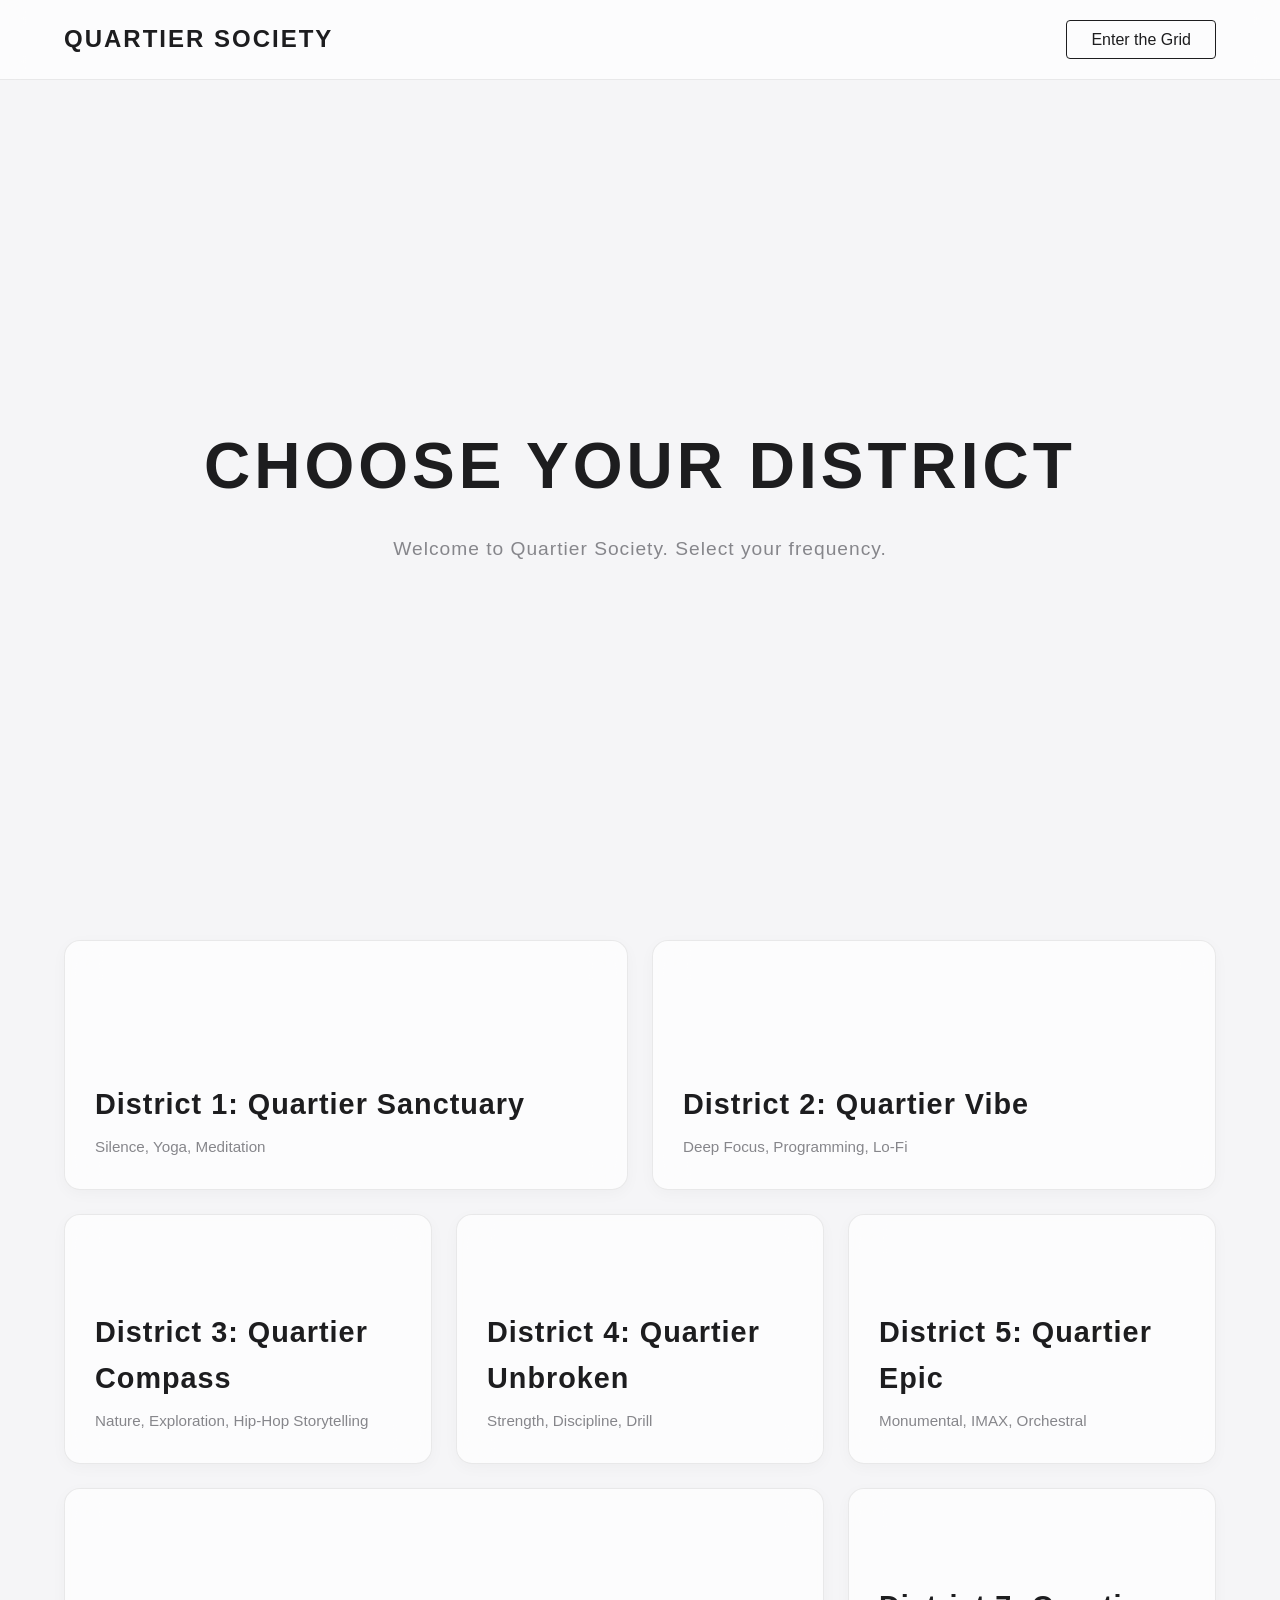
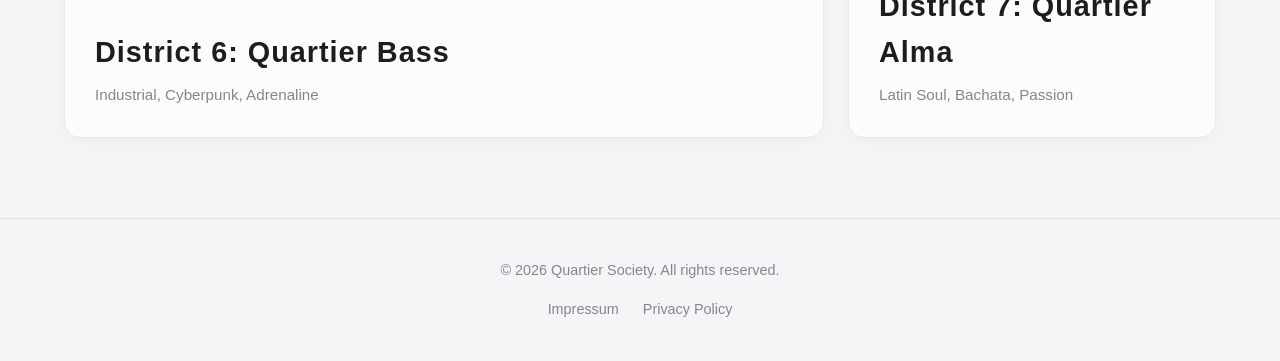
==== index.html @ d1d0c256 "Initial commit" ====
<!-- ========================================== -->
<!-- H1 DISTRICT 1: CORE DOCUMENT SETUP         -->
<!-- ========================================== -->
<!DOCTYPE html>
<html lang="en">

<!-- ------------------------------------------ -->
<!-- H2 1.1 DOCUMENT METADATA & ROUTING         -->
<!-- ------------------------------------------ -->
<head>
    <!-- Defines character encoding for global character support -->
    <meta charset="UTF-8">
    <!-- Ensures proper scaling on mobile devices -->
    <meta name="viewport" content="width=device-width, initial-scale=1.0">
    <title>Quartier Society | Headquarters</title>

    <!-- Connects the HTML structure to the CSS visual engine -->
    <link rel="stylesheet" href="css/style.css">
</head>

<!-- ========================================== -->
<!-- H1 DISTRICT 2: GLOBAL INTERFACE            -->
<!-- ========================================== -->
<body>
    
<!-- ------------------------------------------ -->
<!-- H2 2.1 NAVIGATION BAR (GLASS HEADER)       -->
<!-- ------------------------------------------ -->
    <!-- The main header that remains fixed at the top of the viewport -->
    <header class="global-header">
        
        <!-- Interactive logo container used to trigger system overrides -->
         <div id="logo-container">
            <span id="brand-logo">Quartier Society</span>   
         </div>
         
         <!-- Primary navigation routes -->
         <nav>
            <a href="#login" id="login-trigger" class="btn-login">Enter the Grid</a>
         </nav>
    </header>

<!-- ========================================== -->
<!-- H1 DISTRICT 3: THE ECOSYSTEM CONTENT       -->
<!-- ========================================== -->
    <!-- Main wrapper for all semantic page content -->
    <main>
        
<!-- ------------------------------------------ -->
<!-- H2 3.1 HERO SECTION (THE HOOK)             -->
<!-- ------------------------------------------ -->
        <!-- Full viewport height section acting as the entry point -->
        <section id="hero">
            <div class="hero-content">
                <h1>CHOOSE YOUR DISTRICT</h1>
                <p id="hero-subtitle">Welcome to Quartier Society. Select your frequency.</p>
            </div>
        </section>

<!-- ------------------------------------------ -->
<!-- H2 3.2 ASYMMETRIC BENTO GRID               -->
<!-- ------------------------------------------ -->
        <!-- Grid layout container organizing all available districts -->
        <section id="bento-grid">
            
            <!-- Row 1: 50/50 Layout -->
            <article class="district-card" id="card-sanctuary">
                <a href="district1.html">
                    <h2>District 1: Quartier Sanctuary</h2>
                    <p>Silence, Yoga, Meditation</p>
                </a>
            </article>

            <article class="district-card" id="card-sensei">
                <a href="district2.html">
                    <h2>District 2: Quartier Vibe</h2>
                    <p>Deep Focus, Programming, Lo-Fi</p>
                </a>
            </article>

            <!-- Row 2: 33/33/33 Layout -->
            <article class="district-card" id="card-compass">
                <a href="district3.html">
                    <h2>District 3: Quartier Compass</h2>
                    <p>Nature, Exploration, Hip-Hop Storytelling</p>
                </a>
            </article>

            <article class="district-card" id="card-unbroken">
                <a href="district4.html">
                    <h2>District 4: Quartier Unbroken</h2>
                    <p>Strength, Discipline, Drill</p>
                </a>
            </article>

            <article class="district-card" id="card-epic">
                <a href="district5.html">
                    <h2>District 5: Quartier Epic</h2>
                    <p>Monumental, IMAX, Orchestral</p>
                </a>
            </article>

            <!-- Row 3: 66/33 Layout -->
            <article class="district-card" id="card-bass">
                <a href="district6.html">
                    <h2>District 6: Quartier Bass</h2>
                    <p>Industrial, Cyberpunk, Adrenaline</p>
                </a>
            </article>

            <article class="district-card" id="card-alma">
                <a href="district7.html">
                    <h2>District 7: Quartier Alma</h2>
                    <p>Latin Soul, Bachata, Passion</p>
                </a>
            </article>
            
        </section>
    </main>

<!-- ========================================== -->
<!-- H1 DISTRICT 4: DOCUMENT FOOTER             -->
<!-- ========================================== -->
<!-- ------------------------------------------ -->
<!-- H2 4.1 LEGAL AND LINKS                     -->
<!-- ------------------------------------------ -->
    <!-- Contains copyright information and secondary navigation -->
    <footer>
        <div class="footer-content">
            <p>&copy; 2026 Quartier Society. All rights reserved.</p>
            <nav class="footer-links">
                <a href="#impressum">Impressum</a>
                <a href="#privacy">Privacy Policy</a>
            </nav>
        </div>
    </footer>
    
    <!-- Connects the JavaScript logic engine to the HTML -->
    <script src="js/main.js"></script>
</body>
</html>
---- css/style.css ----
/* ========================================== */
/* H1 DISTRICT 1: GLOBAL SYSTEM VARIABLES     */
/* ========================================== */

/* ------------------------------------------ */
/* H2 1.1 RESET & NORMALIZATION               */
/* ------------------------------------------ */
* {
    margin: 0;
    padding: 0;
    box-sizing: border-box;
}

/* ------------------------------------------ */
/* H2 1.2 COLOR PALETTE (THE ROOT)            */
/* ------------------------------------------ */
:root {
    --color-bg-master: #f5f5f7; 
    --color-glass-panel: rgba(255, 255, 255, 0.7); 
    --color-glass-border: rgba(0, 0, 0, 0.08); 
    --color-text-primary: #1d1d1f; 
    --color-text-muted: #86868b; 

    --color-accent-sanctuary: #00838f; 
    --color-accent-sensei: #7b1fa2;    
    --color-accent-compass: #2e7d32;   
    --color-accent-unbroken: #b71c1c;  
    --color-accent-epic: #0d47a1;      
    --color-accent-bass: #00bfa5;      
    --color-accent-alma: #e65100;      
}

/* ------------------------------------------ */
/* H2 1.3 DOCUMENT BODY SETTINGS              */
/* ------------------------------------------ */
body {
    background-color: var(--color-bg-master);
    color: var(--color-text-primary);
    font-family: -apple-system, BlinkMacSystemFont, "Segoe UI", Roboto, Helvetica, Arial, sans-serif;
    line-height: 1.6;
    overflow-x: hidden;
}

/* ========================================== */
/* H1 DISTRICT 2: NAVIGATION & HEADER         */
/* ========================================== */

/* ------------------------------------------ */
/* H2 2.1 STICKY GLASS HEADER                 */
/* ------------------------------------------ */
.global-header {
    position: fixed;
    top: 0;
    left: 0;
    width: 100%;
    height: 80px;
    display: flex;
    justify-content: space-between;
    align-items: center;
    padding: 0 5%;
    background-color: var(--color-glass-panel);
    backdrop-filter: blur(12px); 
    -webkit-backdrop-filter: blur(12px);
    border-bottom: 1px solid var(--color-glass-border);
    z-index: 1000;
}

/* ------------------------------------------ */
/* H2 2.2 LOGO & BUTTONS                      */
/* ------------------------------------------ */
#brand-logo {
    font-size: 1.5rem;
    font-weight: 700;
    letter-spacing: 2px;
    text-transform: uppercase;
    cursor: pointer;
    transition: color 0.3s ease;
}

#brand-logo:hover {
    color: var(--color-accent-bass);
}

.btn-login {
    text-decoration: none;
    color: var(--color-text-primary);
    padding: 10px 24px;
    border: 1px solid var(--color-text-primary);
    border-radius: 4px;
    transition: all 0.3s ease;
}

.btn-login:hover {
    background-color: var(--color-text-primary);
    color: var(--color-bg-master);
}

/* ========================================== */
/* H1 DISTRICT 3: HERO COMPONENT              */
/* ========================================== */

/* ------------------------------------------ */
/* H2 3.1 HERO LAYOUT                         */
/* ------------------------------------------ */
#hero {
    width: 100%;
    height: 100vh; 
    display: flex;
    justify-content: center;
    align-items: center;
    text-align: center;
    padding-top: 80px;
    background: linear-gradient(to bottom, rgba(245, 245, 247, 0.2), var(--color-bg-master));
}

/* ------------------------------------------ */
/* H2 3.2 HERO TYPOGRAPHY                     */
/* ------------------------------------------ */
.hero-content h1 {
    font-size: 4rem;
    font-weight: 800;
    letter-spacing: 4px;
    margin-bottom: 1rem;
    text-transform: uppercase;
}

.hero-content p {
    font-size: 1.2rem;
    color: var(--color-text-muted);
    letter-spacing: 1px;
}

/* ========================================== */
/* H1 DISTRICT 4: BENTO GRID SYSTEM           */
/* ========================================== */

/* ------------------------------------------ */
/* H2 4.1 MAIN GRID CONTAINER                 */
/* ------------------------------------------ */
#bento-grid {
    display: grid;
    grid-template-columns: repeat(12, 1fr);
    gap: 24px;
    padding: 40px 5%;
    max-width: 1400px;
    margin: 0 auto;
}

/* ------------------------------------------ */
/* H2 4.2 BASE CARD STYLING                   */
/* ------------------------------------------ */
.district-card {
    background-color: var(--color-glass-panel);
    border: 1px solid var(--color-glass-border);
    border-radius: 16px;
    backdrop-filter: blur(16px);
    -webkit-backdrop-filter: blur(16px);
    overflow: hidden;
    box-shadow: 0 4px 15px rgba(0, 0, 0, 0.03);
    transition: transform 0.4s ease, border-color 0.4s ease, box-shadow 0.4s ease;
    min-height: 250px;
}

.district-card:hover {
    transform: translateY(-5px);
    border-color: rgba(0, 0, 0, 0.15);
    box-shadow: 0 10px 30px rgba(0, 0, 0, 0.08);
}

.district-card a {
    display: flex;
    flex-direction: column;
    justify-content: flex-end;
    width: 100%;
    height: 100%;
    padding: 30px;
    text-decoration: none;
    color: var(--color-text-primary);
}

.district-card h2 {
    font-size: 1.8rem;
    margin-bottom: 8px;
    letter-spacing: 1px;
}

.district-card p {
    color: var(--color-text-muted);
    font-size: 0.95rem;
}

/* ------------------------------------------ */
/* H2 4.3 GRID ASYMMETRY CONFIGURATION        */
/* ------------------------------------------ */
#card-sanctuary { grid-column: span 6; }
#card-sensei    { grid-column: span 6; }
#card-compass   { grid-column: span 4; }
#card-unbroken  { grid-column: span 4; }
#card-epic      { grid-column: span 4; }
#card-bass      { grid-column: span 8; }
#card-alma      { grid-column: span 4; }

/* ------------------------------------------ */
/* H2 4.4 CARD HOVER STATES (THE HOOKS)       */
/* ------------------------------------------ */
#card-sanctuary:hover { border-color: var(--color-accent-sanctuary); }
#card-sensei:hover { border-color: var(--color-accent-sensei); }
#card-compass:hover { border-color: var(--color-accent-compass); }
#card-unbroken:hover { border-color: var(--color-accent-unbroken); }
#card-epic:hover { border-color: var(--color-accent-epic); }
#card-bass:hover { border-color: var(--color-accent-bass); }
#card-alma:hover { border-color: var(--color-accent-alma); }

/* ========================================== */
/* H1 DISTRICT 5: FOOTER SECTION              */
/* ========================================== */

/* ------------------------------------------ */
/* H2 5.1 FOOTER LAYOUT                       */
/* ------------------------------------------ */
footer {
    width: 100%;
    padding: 40px 5%;
    border-top: 1px solid var(--color-glass-border);
    background-color: var(--color-bg-master);
    text-align: center;
    margin-top: 40px;
}

.footer-content p {
    color: var(--color-text-muted);
    font-size: 0.9rem;
    margin-bottom: 16px;
}

.footer-links {
    display: flex;
    justify-content: center;
    gap: 24px;
}

.footer-links a {
    color: var(--color-text-muted);
    text-decoration: none;
    font-size: 0.9rem;
    transition: color 0.3s ease;
}

.footer-links a:hover {
    color: var(--color-text-primary);
}

/* ========================================== */
/* H1 DISTRICT 6: RESPONSIVE QUERIES          */
/* ========================================== */

/* ------------------------------------------ */
/* H2 6.1 MOBILE DEVICES (MAX 768PX)          */
/* ------------------------------------------ */
@media (max-width: 768px) {
    .hero-content h1 { font-size: 2.5rem; }
    .hero-content p { font-size: 1rem; }
    
    #card-sanctuary, #card-sensei, #card-compass,
    #card-unbroken, #card-epic, #card-bass, #card-alma {
        grid-column: span 12;
    }
    .global-header { padding: 0 20px; }
}

/* ========================================== */
/* H1 DISTRICT 7: JAVASCRIPT SYSTEM STATES    */
/* ========================================== */

/* ------------------------------------------ */
/* H2 7.1 CYBER MODE (EASTER EGG)             */
/* ------------------------------------------ */
body.cyber-mode {
    --color-bg-master: #020b08;
    --color-text-primary: #00ffcc;
    --color-glass-panel: rgba(0, 0, 0, 0.8);
    --color-glass-border: rgba(0, 255, 204, 0.3);
}

/* ========================================== */
/* H1 DISTRICT 8: INTERNAL DISTRICT PAGES     */
/* ========================================== */

/* ------------------------------------------ */
/* H2 8.1 INTERNAL HEADER & NAVIGATION        */
/* ------------------------------------------ */
.district-header {
    height: 80px;
    display: flex;
    align-items: center;
    padding: 0 5%;
    background-color: var(--color-glass-panel); /* Adjusted for overlay visibility */
    backdrop-filter: blur(12px);
    border-bottom: 1px solid var(--color-glass-border);
}

/* ------------------------------------------ */
/* H2 8.2 INTERNAL TYPOGRAPHY                 */
/* ------------------------------------------ */
.text-center { text-align: center; }
.district-title { font-size: 3rem; margin-bottom: 10px; text-transform: uppercase; }
.district-subtitle { color: var(--color-text-muted); margin-bottom: 40px; }

/* ------------------------------------------ */
/* H2 8.3 INTERNAL LAYOUT (MOCKUPS & GRIDS)   */
/* ------------------------------------------ */
.district-container { padding: 60px 5%; max-width: 1200px; margin: 0 auto; }
.district-section { margin-bottom: 60px; }
.section-title { font-size: 2rem; margin-bottom: 20px; color: var(--color-text-primary); border-bottom: 1px solid var(--color-glass-border); padding-bottom: 10px; }
.mockup-box { border: 1px dashed var(--color-text-muted); padding: 40px; color: var(--color-text-primary); background-color: var(--color-glass-panel); border-radius: 8px; text-align: center; }
.district-footer { color: var(--color-text-muted); text-align: center; padding: 40px; border-top: 1px solid var(--color-glass-border); background-color: var(--color-glass-panel); }

/* ========================================== */
/* H1 DISTRICT 9: DYNAMIC UTILITY CLASSES     */
/* ========================================== */

/* ------------------------------------------ */
/* H2 9.1 GRID SYSTEMS                        */
/* ------------------------------------------ */
.grid-2-cols { display: grid; grid-template-columns: repeat(2, 1fr); gap: 24px; }
.grid-3-cols { display: grid; grid-template-columns: repeat(3, 1fr); gap: 24px; }

/* ------------------------------------------ */
/* H2 9.2 DYNAMIC TITLE COLORS                */
/* ------------------------------------------ */
.title-sanctuary { color: var(--color-accent-sanctuary); }
.title-sensei { color: var(--color-accent-sensei); }
.title-compass { color: var(--color-accent-compass); }

/* ------------------------------------------ */
/* H2 9.3 MOBILE GRID OVERRIDES               */
/* ------------------------------------------ */
@media (max-width: 768px) {
    .grid-2-cols, .grid-3-cols { grid-template-columns: 1fr; }
}

/* ========================================== */
/* H1 DISTRICT 10: ANIMATIONS & COMPONENTS    */
/* ========================================== */

/* ------------------------------------------ */
/* H2 10.1 LIVE PULSE INDICATOR               */
/* ------------------------------------------ */
.live-indicator { display: inline-block; width: 12px; height: 12px; background-color: var(--color-accent-unbroken); border-radius: 50%; margin-left: 15px; animation: pulse 1.5s infinite; }
@keyframes pulse {
    0% { transform: scale(0.95); box-shadow: 0 0 0 0 rgba(183, 28, 28, 0.7); }
    70% { transform: scale(1); box-shadow: 0 0 0 10px rgba(183, 28, 28, 0); }
    100% { transform: scale(0.95); box-shadow: 0 0 0 0 rgba(183, 28, 28, 0); }
}

/* ------------------------------------------ */
/* H2 10.2 TELEMETRY PROGRESS BARS            */
/* ------------------------------------------ */
.telemetry-bar-container { width: 100%; height: 6px; background-color: var(--color-glass-border); border-radius: 4px; margin-top: 15px; overflow: hidden; }
.telemetry-bar-fill { height: 100%; background-color: var(--color-accent-compass); width: 0%; transition: width 0.5s ease; }

/* ========================================== */
/* H1 DISTRICT 11: DASHBOARD COMPONENTS       */
/* ========================================== */

/* ------------------------------------------ */
/* H2 11.1 VEHICLE DYNAMICS GRID              */
/* ------------------------------------------ */
.telemetry-grid { display: grid; grid-template-columns: repeat(2, 1fr); gap: 15px; margin: 25px 0; text-align: left; }
.metric-box { background-color: rgba(0, 0, 0, 0.03); border: 1px solid var(--color-glass-border); border-radius: 6px; padding: 12px; display: flex; flex-direction: column; }
.metric-label { font-size: 0.75rem; color: var(--color-text-muted); letter-spacing: 1px; margin-bottom: 4px; }
.metric-value { font-size: 1.4rem; font-weight: 700; color: var(--color-text-primary); }
.mode-active { color: var(--color-accent-compass); }
.gps-coords { font-size: 0.85rem; color: var(--color-text-muted); border-top: 1px dashed var(--color-glass-border); padding-top: 15px; }

/* ========================================== */
/* H1 DISTRICT 12: JEEP 4xe DIGITAL CLUSTER   */
/* ========================================== */

/* ------------------------------------------ */
/* H2 12.1 CLUSTER BEZEL (HARDWARE FRAME)     */
/* ------------------------------------------ */
.cluster-bezel {
    background: linear-gradient(145deg, rgba(230,230,230,0.8), rgba(255,255,255,0.8));
    padding: 10px;
    border-radius: 12px;
    box-shadow: 5px 5px 15px rgba(0,0,0,0.05), -5px -5px 15px rgba(255,255,255,0.8);
    border: 1px solid var(--color-glass-border);
    backdrop-filter: blur(10px);
}

/* ------------------------------------------ */
/* H2 12.2 OLED SCREEN DISPLAY                */
/* ------------------------------------------ */
.cluster-screen {
    background: #1b2028; /* Technical Slate Gray */
    border-radius: 8px;
    padding: 20px;
    display: flex;
    flex-direction: column;
    justify-content: space-between;
    min-height: 280px; /* Increased slightly to prevent vertical crowding */
    box-shadow: inset 0px 0px 15px rgba(0,0,0,0.6);
    position: relative;
    overflow: hidden;
}

/* ------------------------------------------ */
/* H2 12.3 HUD TYPOGRAPHY & LAYOUT            */
/* ------------------------------------------ */
.cluster-hud-top, .cluster-hud-bottom { 
    display: flex; 
    justify-content: space-between; 
    align-items: center; 
    border-bottom: 1px solid rgba(255,255,255,0.08); 
    padding-bottom: 8px; 
    width: 100%;
}

.cluster-hud-bottom { 
    border-bottom: none; 
    border-top: 1px solid rgba(255,255,255,0.08); 
    padding-top: 8px; 
    padding-bottom: 0; 
}

.badge-4xe { 
    color: #00e5ff; 
    font-weight: 800; 
    letter-spacing: 2px; 
    font-size: 0.75rem; 
    border: 1px solid #00e5ff; 
    padding: 2px 8px; 
    border-radius: 4px; 
    text-shadow: 0 0 5px rgba(0, 229, 255, 0.5); 
}

.gps-coords { 
    color: #697087; 
    font-family: 'Courier New', Courier, monospace; 
    font-size: 0.75rem; 
}

/* ------------------------------------------ */
/* H2 12.4 CENTER DIALS & GAUGES              */
/* ------------------------------------------ */
.cluster-hud-center { 
    display: flex; 
    justify-content: space-between; /* Changed from space-around to prevent overlapping */
    align-items: center; 
    flex-grow: 1; 
    padding: 15px 10px; 
    width: 100%;
}

.hud-gauge { 
    display: flex; 
    flex-direction: column; 
    align-items: center; 
    text-align: center; 
    flex: 1; /* Ensures equal distribution of space */
}

.digital-text { 
    font-family: 'Courier New', Courier, monospace; 
    font-weight: bold; 
    color: #ffffff; 
    text-shadow: 0 0 10px rgba(255,255,255,0.3); 
}

.gauge-value { 
    font-size: 1.6rem; /* Optimized size to fit seamlessly */
    margin: 4px 0; 
}

.highlight-cyan { 
    color: #00e5ff; 
    text-shadow: 0 0 15px rgba(0, 229, 255, 0.6); 
    font-size: 2.2rem; 
}

.gauge-label { 
    color: #697087; 
    font-size: 0.65rem; 
    letter-spacing: 1px; 
}

.center-dial { 
    position: relative; 
    padding: 15px; 
    border: 1px solid rgba(0, 229, 255, 0.2); 
    border-radius: 50%; 
    box-shadow: inset 0 0 20px rgba(0, 229, 255, 0.05); 
}

.dial-compass-points { 
    position: absolute; 
    top: 3px; 
    font-size: 0.55rem; 
    color: #697087; 
    letter-spacing: 3px; 
}

/* ------------------------------------------ */
/* H2 12.5 TERRAIN & CLIMATE MODULES          */
/* ------------------------------------------ */
.active-mode { 
    color: #00ff88; 
    font-weight: bold; 
    letter-spacing: 1px; 
    text-shadow: 0 0 10px rgba(0, 255, 136, 0.5); 
    font-family: 'Courier New', Courier, monospace; 
    font-size: 0.85rem;
}

.status-alert { 
    color: #ff3366; 
    font-weight: bold; 
    font-family: 'Courier New', Courier, monospace; 
    text-shadow: 0 0 10px rgba(255, 51, 102, 0.5); 
    font-size: 0.85rem;
}

.climate-center { 
    justify-content: space-around; 
}

.unit { 
    font-size: 0.9rem; 
    color: #697087; 
}

.cluster-bar { 
    background-color: #1a1c23; 
    border: 1px solid #2a2d39; 
    margin: 0 0 10px 0; 
}

.cyan-fill { 
    background-color: #00e5ff; 
    box-shadow: 0 0 10px rgba(0, 229, 255, 0.8); 
}
/* ========================================== */
/* H1 DISTRICT 13: SPECIFIC PAGE BACKGROUNDS  */
/* ========================================== */

/* ------------------------------------------ */
/* H2 13.1 DISTRICT 3: COMPASS BACKGROUND     */
/* ------------------------------------------ */
/* Applies an off-road background exclusively to District 3.
   Uses a gradient overlay to ensure the UI remains fully readable. */
.district-compass-bg {
    background-image: linear-gradient(rgba(245, 245, 247, 0.85), rgba(245, 245, 247, 0.95)), url('https://images.unsplash.com/photo-1559400263-547c1b8eb520?q=80&w=2000&auto=format&fit=crop');
    background-size: cover;
    background-position: center;
    background-attachment: fixed; /* Parallax effect when scrolling */
    background-repeat: no-repeat;
}
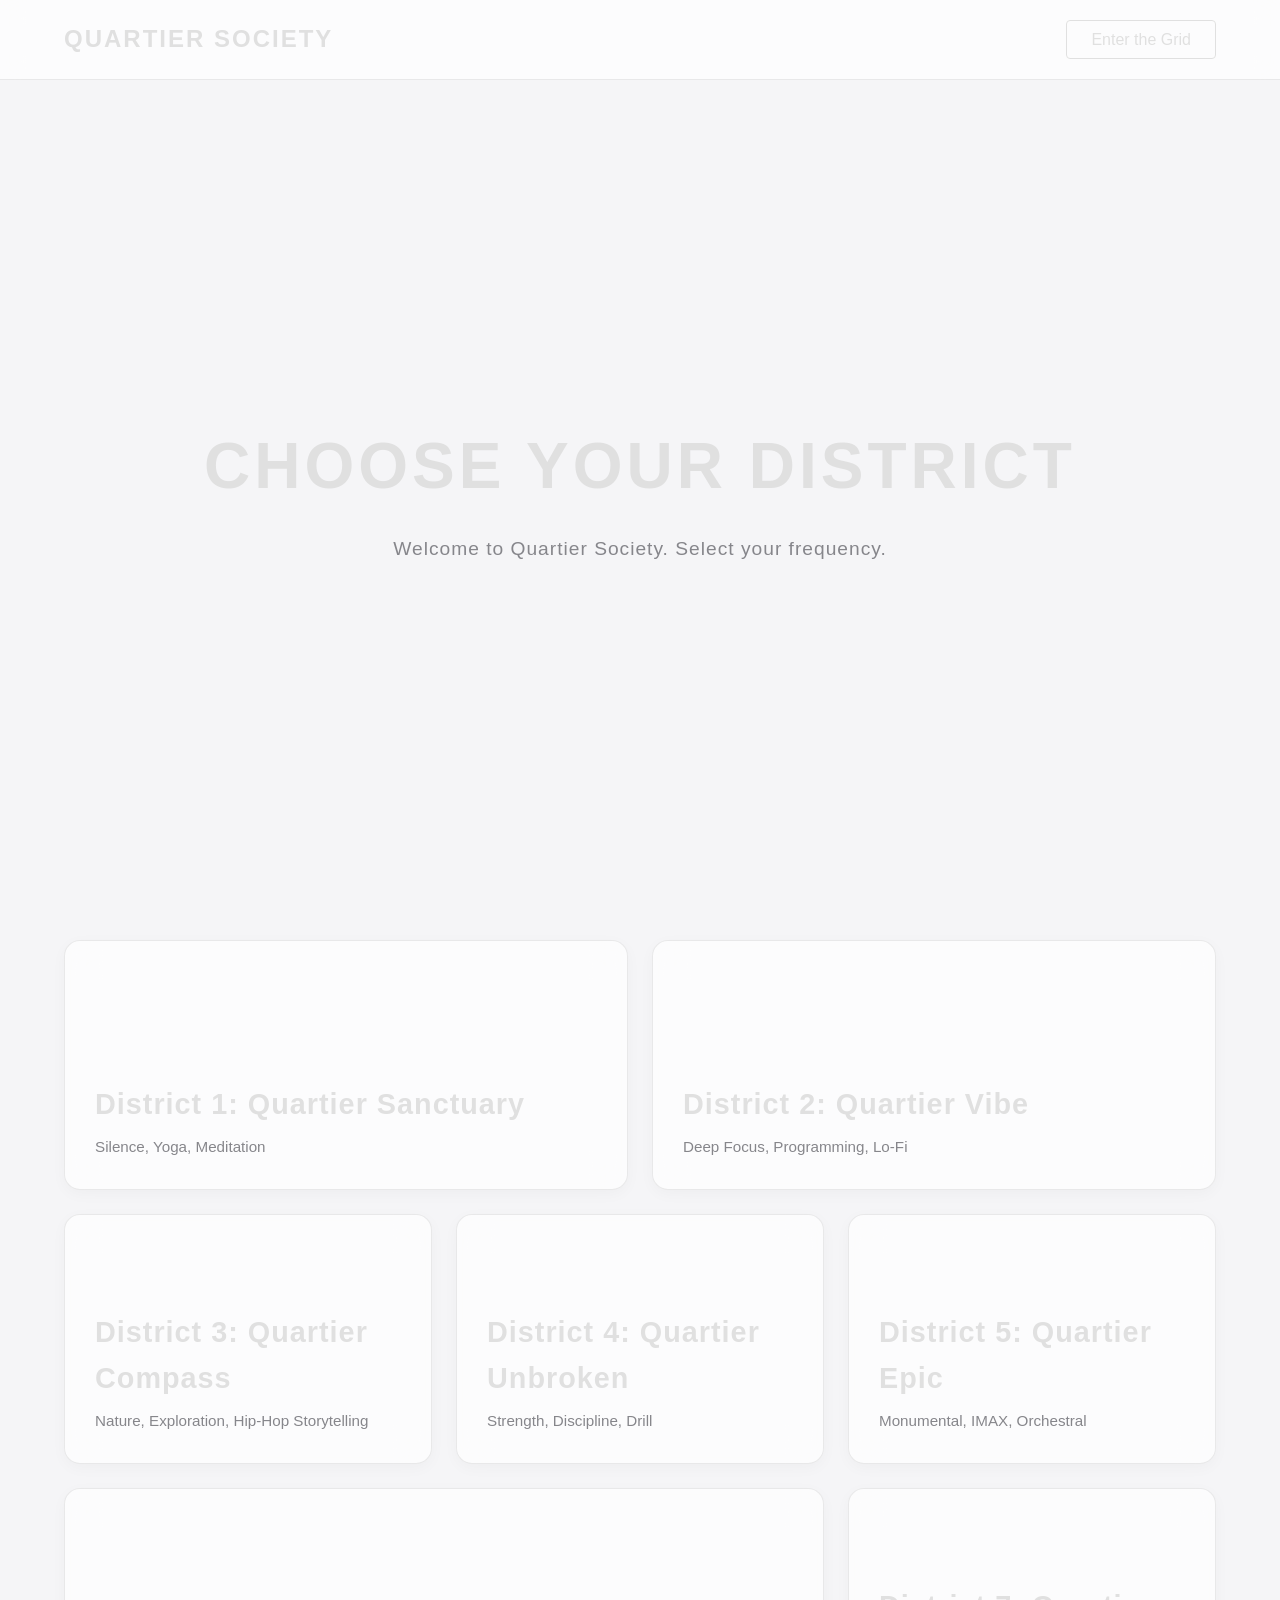
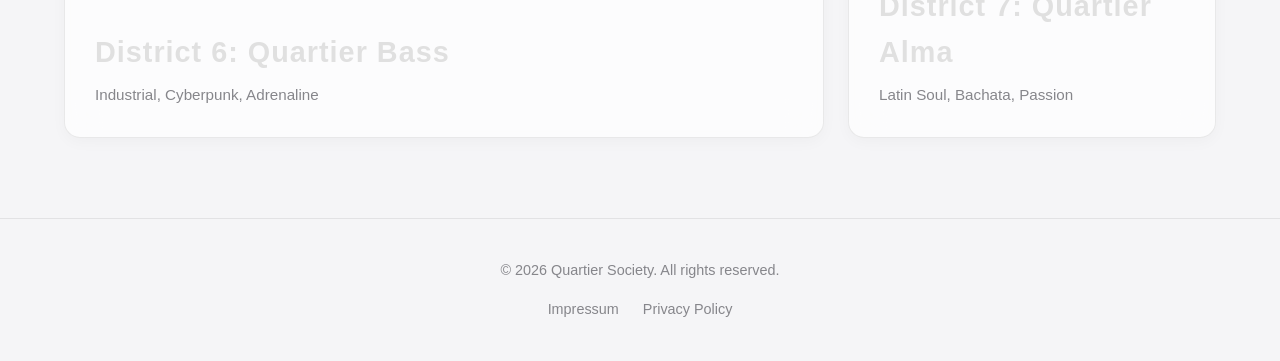
==== commit 3c418099: "End of day work update" ====
--- a/index.html
+++ b/index.html
@@ -15,7 +15,7 @@
     <title>Quartier Society | Headquarters</title>
 
     <!-- Connects the HTML structure to the CSS visual engine -->
-    <link rel="stylesheet" href="css/style.css">
+    <link rel="stylesheet" href="css/global.css">
 </head>
 
 <!-- ========================================== -->
--- a/css/global.css
+++ b/css/global.css
@@ -0,0 +1,571 @@
+/* ========================================== */
+/* H1 DISTRICT 1: GLOBAL SYSTEM VARIABLES     */
+/* ========================================== */
+@import url('https://fonts.googleapis.com/css2?family=Inter:wght@400;600&family=Oswald:wght@500;700&display=swap');
+/* ------------------------------------------ */
+/* H2 1.1 RESET & NORMALIZATION               */
+/* ------------------------------------------ */
+* {
+    margin: 0;
+    padding: 0;
+    box-sizing: border-box;
+}
+
+/* ------------------------------------------ */
+/* H2 1.2 COLOR PALETTE (THE ROOT)            */
+/* ------------------------------------------ */
+:root {
+    --color-bg-master: #f5f5f7; 
+    --color-glass-panel: rgba(255, 255, 255, 0.7); 
+    --color-glass-border: rgba(0, 0, 0, 0.08);  
+    --color-text-muted: #86868b; 
+    --color-glass-iron: rgba(250, 193, 6, 0.5);
+
+    --color-accent-sanctuary: #00838f; 
+    --color-accent-sensei: #7b1fa2;    
+    --color-accent-compass: #2e7d32;   
+    --color-accent-unbroken: #b71c1c;  
+    --color-accent-epic: #0d47a1;      
+    --color-accent-bass: #00bfa5;      
+    --color-accent-alma: #e65100;  
+    /* Backgrounds */
+    --color-bg-asphalt: #121214;
+    --color-bg-slate: #1c1c1f;
+    
+    /* The Wu-Tang / Iron Accent */
+    --color-accent-iron: #f2a900; 
+    
+    /* Text */
+    --color-text-concrete: #9e9e9e;
+    --color-text-primary: #e0e0e0;
+    /* Fonts */
+    --font-heading: 'Oswald', sans-serif;
+    --font-body: 'Inter', sans-serif;    
+}
+
+/* ------------------------------------------ */
+/* H2 1.3 DOCUMENT BODY SETTINGS              */
+/* ------------------------------------------ */
+body {
+    background-color: var(--color-bg-master);
+    color: var(--color-text-primary);
+    font-family: -apple-system, BlinkMacSystemFont, "Segoe UI", Roboto, Helvetica, Arial, sans-serif;
+    line-height: 1.6;
+    overflow-x: hidden;
+}
+
+/* ========================================== */
+/* H1 DISTRICT 2: NAVIGATION & HEADER         */
+/* ========================================== */
+
+/* ------------------------------------------ */
+/* H2 2.1 STICKY GLASS HEADER                 */
+/* ------------------------------------------ */
+.global-header {
+    position: fixed;
+    top: 0;
+    left: 0;
+    width: 100%;
+    height: 80px;
+    display: flex;
+    justify-content: space-between;
+    align-items: center;
+    padding: 0 5%;
+    background-color: var(--color-glass-panel);
+    backdrop-filter: blur(12px); 
+    -webkit-backdrop-filter: blur(12px);
+    border-bottom: 1px solid var(--color-glass-border);
+    z-index: 1000;
+}
+
+/* ------------------------------------------ */
+/* H2 2.2 LOGO & BUTTONS                      */
+/* ------------------------------------------ */
+#brand-logo {
+    font-size: 1.5rem;
+    font-weight: 700;
+    letter-spacing: 2px;
+    text-transform: uppercase;
+    cursor: pointer;
+    transition: color 0.3s ease;
+}
+
+#brand-logo:hover {
+    color: var(--color-accent-bass);
+}
+
+.btn-login {
+    text-decoration: none;
+    color: var(--color-text-primary);
+    padding: 10px 24px;
+    border: 1px solid var(--color-text-primary);
+    border-radius: 4px;
+    transition: all 0.3s ease;
+}
+
+.btn-login:hover {
+    background-color: var(--color-text-primary);
+    color: var(--color-bg-master);
+}
+
+/* ========================================== */
+/* H1 DISTRICT 3: HERO COMPONENT              */
+/* ========================================== */
+
+/* ------------------------------------------ */
+/* H2 3.1 HERO LAYOUT                         */
+/* ------------------------------------------ */
+#hero {
+    width: 100%;
+    height: 100vh; 
+    display: flex;
+    justify-content: center;
+    align-items: center;
+    text-align: center;
+    padding-top: 80px;
+    background: linear-gradient(to bottom, rgba(245, 245, 247, 0.2), var(--color-bg-master));
+}
+
+/* ------------------------------------------ */
+/* H2 3.2 HERO TYPOGRAPHY                     */
+/* ------------------------------------------ */
+.hero-content h1 {
+    font-size: 4rem;
+    font-weight: 800;
+    letter-spacing: 4px;
+    margin-bottom: 1rem;
+    text-transform: uppercase;
+}
+
+.hero-content p {
+    font-size: 1.2rem;
+    color: var(--color-text-muted);
+    letter-spacing: 1px;
+}
+
+/* ========================================== */
+/* H1 DISTRICT 4: BENTO GRID SYSTEM           */
+/* ========================================== */
+
+/* ------------------------------------------ */
+/* H2 4.1 MAIN GRID CONTAINER                 */
+/* ------------------------------------------ */
+#bento-grid {
+    display: grid;
+    grid-template-columns: repeat(12, 1fr);
+    gap: 24px;
+    padding: 40px 5%;
+    max-width: 1400px;
+    margin: 0 auto;
+}
+
+/* ------------------------------------------ */
+/* H2 4.2 BASE CARD STYLING                   */
+/* ------------------------------------------ */
+.district-card {
+    background-color: var(--color-glass-panel);
+    border: 1px solid var(--color-glass-border);
+    border-radius: 16px;
+    backdrop-filter: blur(16px);
+    -webkit-backdrop-filter: blur(16px);
+    overflow: hidden;
+    box-shadow: 0 4px 15px rgba(0, 0, 0, 0.03);
+    transition: transform 0.4s ease, border-color 0.4s ease, box-shadow 0.4s ease;
+    min-height: 250px;
+}
+
+.district-card:hover {
+    transform: translateY(-5px);
+    border-color: rgba(0, 0, 0, 0.15);
+    box-shadow: 0 10px 30px rgba(0, 0, 0, 0.08);
+}
+
+.district-card a {
+    display: flex;
+    flex-direction: column;
+    justify-content: flex-end;
+    width: 100%;
+    height: 100%;
+    padding: 30px;
+    text-decoration: none;
+    color: var(--color-text-primary);
+}
+
+.district-card h2 {
+    font-size: 1.8rem;
+    margin-bottom: 8px;
+    letter-spacing: 1px;
+}
+
+.district-card p {
+    color: var(--color-text-muted);
+    font-size: 0.95rem;
+}
+
+/* ------------------------------------------ */
+/* H2 4.3 GRID ASYMMETRY CONFIGURATION        */
+/* ------------------------------------------ */
+#card-sanctuary { grid-column: span 6; }
+#card-sensei    { grid-column: span 6; }
+#card-compass   { grid-column: span 4; }
+#card-unbroken  { grid-column: span 4; }
+#card-epic      { grid-column: span 4; }
+#card-bass      { grid-column: span 8; }
+#card-alma      { grid-column: span 4; }
+
+/* ------------------------------------------ */
+/* H2 4.4 CARD HOVER STATES (THE HOOKS)       */
+/* ------------------------------------------ */
+#card-sanctuary:hover { border-color: var(--color-accent-sanctuary); }
+#card-sensei:hover { border-color: var(--color-accent-sensei); }
+#card-compass:hover { border-color: var(--color-accent-compass); }
+#card-unbroken:hover { border-color: var(--color-accent-unbroken); }
+#card-epic:hover { border-color: var(--color-accent-epic); }
+#card-bass:hover { border-color: var(--color-accent-bass); }
+#card-alma:hover { border-color: var(--color-accent-alma); }
+
+/* ========================================== */
+/* H1 DISTRICT 5: FOOTER SECTION              */
+/* ========================================== */
+
+/* ------------------------------------------ */
+/* H2 5.1 FOOTER LAYOUT                       */
+/* ------------------------------------------ */
+footer {
+    width: 100%;
+    padding: 40px 5%;
+    border-top: 1px solid var(--color-glass-border);
+    background-color: var(--color-bg-master);
+    text-align: center;
+    margin-top: 40px;
+}
+
+.footer-content p {
+    color: var(--color-text-muted);
+    font-size: 0.9rem;
+    margin-bottom: 16px;
+}
+
+.footer-links {
+    display: flex;
+    justify-content: center;
+    gap: 24px;
+}
+
+.footer-links a {
+    color: var(--color-text-muted);
+    text-decoration: none;
+    font-size: 0.9rem;
+    transition: color 0.3s ease;
+}
+
+.footer-links a:hover {
+    color: var(--color-text-primary);
+}
+
+/* ========================================== */
+/* H1 DISTRICT 6: RESPONSIVE QUERIES          */
+/* ========================================== */
+
+/* ------------------------------------------ */
+/* H2 6.1 MOBILE DEVICES (MAX 768PX)          */
+/* ------------------------------------------ */
+@media (max-width: 768px) {
+    .hero-content h1 { font-size: 2.5rem; }
+    .hero-content p { font-size: 1rem; }
+    
+    #card-sanctuary, #card-sensei, #card-compass,
+    #card-unbroken, #card-epic, #card-bass, #card-alma {
+        grid-column: span 12;
+    }
+    .global-header { padding: 0 20px; }
+}
+
+/* ========================================== */
+/* H1 DISTRICT 7: JAVASCRIPT SYSTEM STATES    */
+/* ========================================== */
+
+/* ------------------------------------------ */
+/* H2 7.1 CYBER MODE (EASTER EGG)             */
+/* ------------------------------------------ */
+body.cyber-mode {
+    --color-bg-master: #020b08;
+    --color-text-primary: #00ffcc;
+    --color-glass-panel: rgba(0, 0, 0, 0.8);
+    --color-glass-border: rgba(0, 255, 204, 0.3);
+}
+
+/* ========================================== */
+/* H1 DISTRICT 8: INTERNAL DISTRICT PAGES     */
+/* ========================================== */
+
+/* ------------------------------------------ */
+/* H2 8.1 INTERNAL HEADER & NAVIGATION        */
+/* ------------------------------------------ */
+.district-header {
+    height: 80px;
+    display: flex;
+    align-items: center;
+    padding: 0 5%;
+    background-color: var(--color-glass-panel); /* Adjusted for overlay visibility */
+    backdrop-filter: blur(12px);
+    border-bottom: 1px solid var(--color-glass-border);
+}
+
+/* ------------------------------------------ */
+/* H2 8.2 INTERNAL TYPOGRAPHY                 */
+/* ------------------------------------------ */
+.text-center { text-align: center; }
+.district-title { font-size: 3rem; margin-bottom: 10px; text-transform: uppercase; }
+.district-subtitle { color: var(--color-text-muted); margin-bottom: 40px; }
+
+/* ------------------------------------------ */
+/* H2 8.3 INTERNAL LAYOUT (MOCKUPS & GRIDS)   */
+/* ------------------------------------------ */
+.district-container { padding: 60px 5%; max-width: 1200px; margin: 0 auto; }
+.district-section { margin-bottom: 60px; }
+.section-title { font-size: 2rem; margin-bottom: 20px; color: var(--color-text-primary); border-bottom: 1px solid var(--color-glass-border); padding-bottom: 10px; }
+.mockup-box { border: 1px dashed var(--color-text-muted); padding: 40px; color: var(--color-text-primary); background-color: var(--color-glass-panel); border-radius: 8px; text-align: center; }
+.district-footer { color: var(--color-text-muted); text-align: center; padding: 40px; border-top: 1px solid var(--color-glass-border); background-color: var(--color-glass-panel); }
+
+/* ========================================== */
+/* H1 DISTRICT 9: DYNAMIC UTILITY CLASSES     */
+/* ========================================== */
+
+/* ------------------------------------------ */
+/* H2 9.1 GRID SYSTEMS                        */
+/* ------------------------------------------ */
+.grid-2-cols { display: grid; grid-template-columns: repeat(2, 1fr); gap: 24px; }
+.grid-3-cols { display: grid; grid-template-columns: repeat(3, 1fr); gap: 24px; }
+
+/* ------------------------------------------ */
+/* H2 9.2 DYNAMIC TITLE COLORS                */
+/* ------------------------------------------ */
+.title-sanctuary { color: var(--color-accent-sanctuary); }
+.title-sensei { color: var(--color-accent-sensei); }
+.title-compass { color: var(--color-accent-compass); }
+
+/* ------------------------------------------ */
+/* H2 9.3 MOBILE GRID OVERRIDES               */
+/* ------------------------------------------ */
+@media (max-width: 768px) {
+    .grid-2-cols, .grid-3-cols { grid-template-columns: 1fr; }
+}
+
+/* ========================================== */
+/* H1 DISTRICT 10: ANIMATIONS & COMPONENTS    */
+/* ========================================== */
+
+/* ------------------------------------------ */
+/* H2 10.1 LIVE PULSE INDICATOR               */
+/* ------------------------------------------ */
+.live-indicator { display: inline-block; width: 12px; height: 12px; background-color: var(--color-accent-unbroken); border-radius: 50%; margin-left: 15px; animation: pulse 1.5s infinite; }
+@keyframes pulse {
+    0% { transform: scale(0.95); box-shadow: 0 0 0 0 rgba(183, 28, 28, 0.7); }
+    70% { transform: scale(1); box-shadow: 0 0 0 10px rgba(183, 28, 28, 0); }
+    100% { transform: scale(0.95); box-shadow: 0 0 0 0 rgba(183, 28, 28, 0); }
+}
+
+/* ------------------------------------------ */
+/* H2 10.2 TELEMETRY PROGRESS BARS            */
+/* ------------------------------------------ */
+.telemetry-bar-container { width: 100%; height: 6px; background-color: var(--color-glass-border); border-radius: 4px; margin-top: 15px; overflow: hidden; }
+.telemetry-bar-fill { height: 100%; background-color: var(--color-accent-compass); width: 0%; transition: width 0.5s ease; }
+
+/* ========================================== */
+/* H1 DISTRICT 11: DASHBOARD COMPONENTS       */
+/* ========================================== */
+
+/* ------------------------------------------ */
+/* H2 11.1 VEHICLE DYNAMICS GRID              */
+/* ------------------------------------------ */
+.telemetry-grid { display: grid; grid-template-columns: repeat(2, 1fr); gap: 15px; margin: 25px 0; text-align: left; }
+.metric-box { background-color: rgba(0, 0, 0, 0.03); border: 1px solid var(--color-glass-border); border-radius: 6px; padding: 12px; display: flex; flex-direction: column; }
+.metric-label { font-size: 0.75rem; color: var(--color-text-muted); letter-spacing: 1px; margin-bottom: 4px; }
+.metric-value { font-size: 1.4rem; font-weight: 700; color: var(--color-text-primary); }
+.mode-active { color: var(--color-accent-compass); }
+.gps-coords { font-size: 0.85rem; color: var(--color-text-muted); border-top: 1px dashed var(--color-glass-border); padding-top: 15px; }
+
+/* ========================================== */
+/* H1 DISTRICT 12: JEEP 4xe DIGITAL CLUSTER   */
+/* ========================================== */
+
+/* ------------------------------------------ */
+/* H2 12.1 CLUSTER BEZEL (HARDWARE FRAME)     */
+/* ------------------------------------------ */
+.cluster-bezel {
+    background: linear-gradient(145deg, rgba(230,230,230,0.8), rgba(255,255,255,0.8));
+    padding: 10px;
+    border-radius: 12px;
+    box-shadow: 5px 5px 15px rgba(0,0,0,0.05), -5px -5px 15px rgba(255,255,255,0.8);
+    border: 1px solid var(--color-glass-border);
+    backdrop-filter: blur(10px);
+}
+
+/* ------------------------------------------ */
+/* H2 12.2 OLED SCREEN DISPLAY                */
+/* ------------------------------------------ */
+.cluster-screen {
+    background: #1b2028; /* Technical Slate Gray */
+    border-radius: 8px;
+    padding: 20px;
+    display: flex;
+    flex-direction: column;
+    justify-content: space-between;
+    min-height: 280px; /* Increased slightly to prevent vertical crowding */
+    box-shadow: inset 0px 0px 15px rgba(0,0,0,0.6);
+    position: relative;
+    overflow: hidden;
+}
+
+/* ------------------------------------------ */
+/* H2 12.3 HUD TYPOGRAPHY & LAYOUT            */
+/* ------------------------------------------ */
+.cluster-hud-top, .cluster-hud-bottom { 
+    display: flex; 
+    justify-content: space-between; 
+    align-items: center; 
+    border-bottom: 1px solid rgba(255,255,255,0.08); 
+    padding-bottom: 8px; 
+    width: 100%;
+}
+
+.cluster-hud-bottom { 
+    border-bottom: none; 
+    border-top: 1px solid rgba(255,255,255,0.08); 
+    padding-top: 8px; 
+    padding-bottom: 0; 
+}
+
+.badge-4xe { 
+    color: #00e5ff; 
+    font-weight: 800; 
+    letter-spacing: 2px; 
+    font-size: 0.75rem; 
+    border: 1px solid #00e5ff; 
+    padding: 2px 8px; 
+    border-radius: 4px; 
+    text-shadow: 0 0 5px rgba(0, 229, 255, 0.5); 
+}
+
+.gps-coords { 
+    color: #697087; 
+    font-family: 'Courier New', Courier, monospace; 
+    font-size: 0.75rem; 
+}
+
+/* ------------------------------------------ */
+/* H2 12.4 CENTER DIALS & GAUGES              */
+/* ------------------------------------------ */
+.cluster-hud-center { 
+    display: flex; 
+    justify-content: space-between; /* Changed from space-around to prevent overlapping */
+    align-items: center; 
+    flex-grow: 1; 
+    padding: 15px 10px; 
+    width: 100%;
+}
+
+.hud-gauge { 
+    display: flex; 
+    flex-direction: column; 
+    align-items: center; 
+    text-align: center; 
+    flex: 1; /* Ensures equal distribution of space */
+}
+
+.digital-text { 
+    font-family: 'Courier New', Courier, monospace; 
+    font-weight: bold; 
+    color: #ffffff; 
+    text-shadow: 0 0 10px rgba(255,255,255,0.3); 
+}
+
+.gauge-value { 
+    font-size: 1.6rem; /* Optimized size to fit seamlessly */
+    margin: 4px 0; 
+}
+
+.highlight-cyan { 
+    color: #00e5ff; 
+    text-shadow: 0 0 15px rgba(0, 229, 255, 0.6); 
+    font-size: 2.2rem; 
+}
+
+.gauge-label { 
+    color: #697087; 
+    font-size: 0.65rem; 
+    letter-spacing: 1px; 
+}
+
+.center-dial { 
+    position: relative; 
+    padding: 15px; 
+    border: 1px solid rgba(0, 229, 255, 0.2); 
+    border-radius: 50%; 
+    box-shadow: inset 0 0 20px rgba(0, 229, 255, 0.05); 
+}
+
+.dial-compass-points { 
+    position: absolute; 
+    top: 3px; 
+    font-size: 0.55rem; 
+    color: #697087; 
+    letter-spacing: 3px; 
+}
+
+/* ------------------------------------------ */
+/* H2 12.5 TERRAIN & CLIMATE MODULES          */
+/* ------------------------------------------ */
+.active-mode { 
+    color: #00ff88; 
+    font-weight: bold; 
+    letter-spacing: 1px; 
+    text-shadow: 0 0 10px rgba(0, 255, 136, 0.5); 
+    font-family: 'Courier New', Courier, monospace; 
+    font-size: 0.85rem;
+}
+
+.status-alert { 
+    color: #ff3366; 
+    font-weight: bold; 
+    font-family: 'Courier New', Courier, monospace; 
+    text-shadow: 0 0 10px rgba(255, 51, 102, 0.5); 
+    font-size: 0.85rem;
+}
+
+.climate-center { 
+    justify-content: space-around; 
+}
+
+.unit { 
+    font-size: 0.9rem; 
+    color: #697087; 
+}
+
+.cluster-bar { 
+    background-color: #1a1c23; 
+    border: 1px solid #2a2d39; 
+    margin: 0 0 10px 0; 
+}
+
+.cyan-fill { 
+    background-color: #00e5ff; 
+    box-shadow: 0 0 10px rgba(0, 229, 255, 0.8); 
+}
+/* ========================================== */
+/* H1 DISTRICT 13: SPECIFIC PAGE BACKGROUNDS  */
+/* ========================================== */
+
+/* ------------------------------------------ */
+/* H2 13.1 DISTRICT 3: COMPASS BACKGROUND     */
+/* ------------------------------------------ */
+/* Applies an off-road background exclusively to District 3.
+   Uses a gradient overlay to ensure the UI remains fully readable. */
+.district-compass-bg {
+    background-image: linear-gradient(rgba(245, 245, 247, 0.85), rgba(245, 245, 247, 0.95)), url('https://images.unsplash.com/photo-1559400263-547c1b8eb520?q=80&w=2000&auto=format&fit=crop');
+    background-size: cover;
+    background-position: center;
+    background-attachment: fixed; /* Parallax effect when scrolling */
+    background-repeat: no-repeat;
+}
